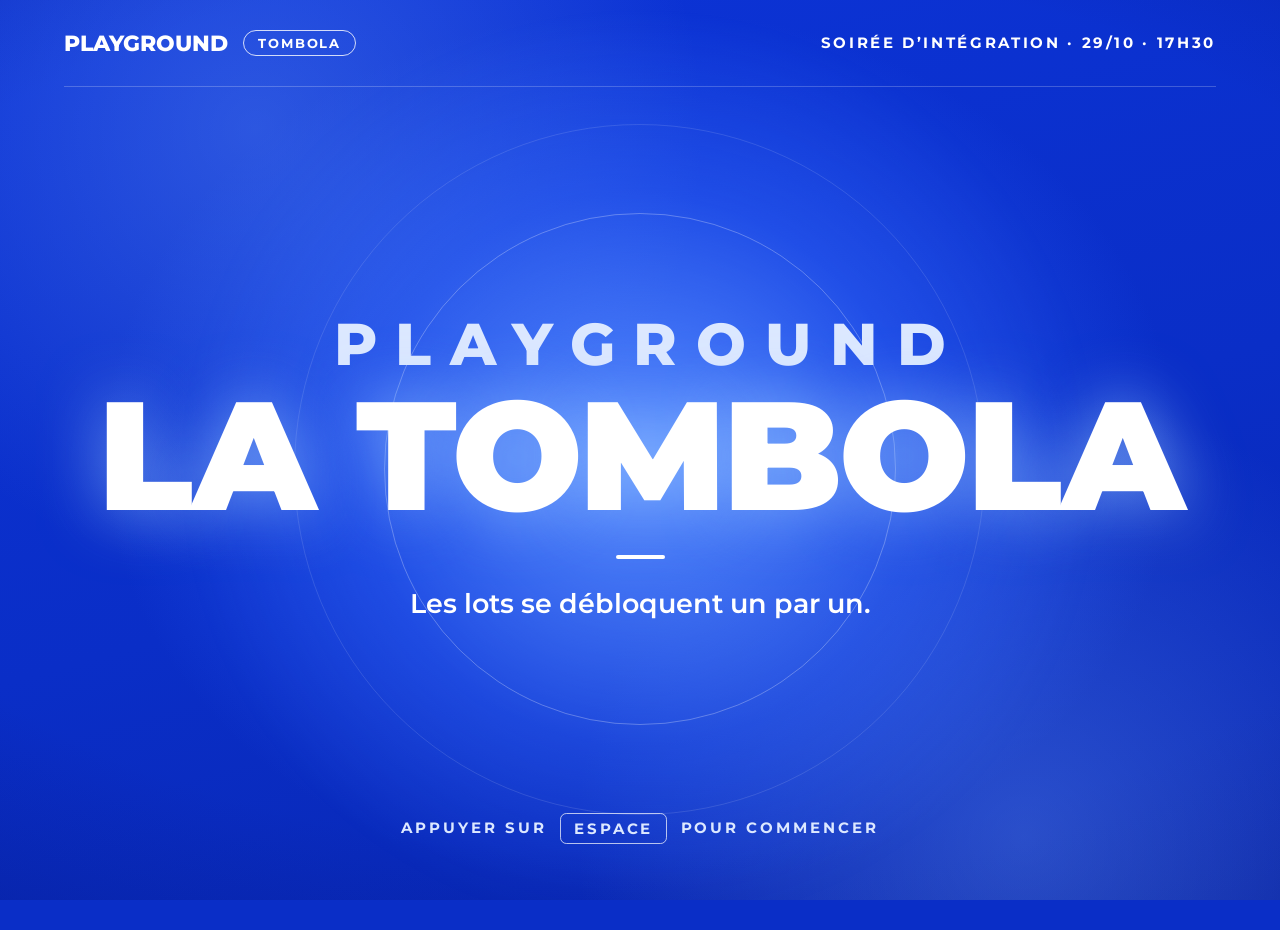
==== index.html @ 589d3623 "feat: ajoute la présentation de la tombola pilotée au clavier Écran d'accueil, un ticket par palier " ====
<!doctype html>
<html lang="fr">
<head>
  <meta charset="utf-8">
  <meta name="viewport" content="width=device-width, initial-scale=1">
  <title>Tombola Playground</title>
  <link rel="stylesheet" href="styles.css">
  <script src="paliers.js" defer></script>
  <script src="app.js" defer></script>
</head>
<body>
  <div class="fond" aria-hidden="true"></div>

  <header class="entete entree">
    <p class="marque">Playground <span class="badge">Tombola</span></p>
    <p class="evenement">Soirée d’intégration · 29/10 · 17h30</p>
  </header>

  <main class="scene" aria-live="polite"></main>

  <template id="modele-accueil">
    <section class="accueil">
      <div class="flash" aria-hidden="true"></div>
      <div class="cercles" aria-hidden="true">
        <span class="halo"></span>
        <span class="anneau entree"></span>
        <span class="anneau anneau-large entree" style="--rang: 2"></span>
      </div>
      <h1 class="accueil-titre">
        <span class="accueil-marque entree" style="--rang: 1">Playground</span>
        <span class="accueil-tombola entree" style="--rang: 2">La tombola</span>
      </h1>
      <hr class="separateur entree" style="--rang: 5">
      <p class="accroche entree" style="--rang: 6">Les lots se débloquent un par un.</p>
      <p class="indication entree" style="--rang: 9">Appuyer sur <kbd>Espace</kbd> pour commencer</p>
    </section>
  </template>

  <template id="modele-palier">
    <article class="palier">
      <div class="flash" aria-hidden="true"></div>

      <section class="palier-infos">
        <p class="statut entree" data-champ="statut"></p>
        <h2 class="palier-titre">
          <span class="palier-mot entree" style="--rang: 1">Palier</span>
          <span class="palier-numero entree" style="--rang: 2" data-champ="numero"></span>
        </h2>
        <hr class="separateur entree" style="--rang: 5">
        <p class="lot-type entree" style="--rang: 6" data-champ="type"></p>
        <h3 class="lot-nom entree" style="--rang: 7" data-champ="nom"></h3>
        <p class="lot-description entree" style="--rang: 8" data-champ="description"></p>
      </section>

      <figure class="lot">
        <span class="lot-halo entree" aria-hidden="true"></span>
        <span class="lot-cercle entree" style="--rang: 1" aria-hidden="true"></span>
        <img class="lot-image entree" style="--rang: 2" data-champ="image" alt="">
        <p class="pastille entree" style="--rang: 8" data-champ="pastille">
          <span></span><strong></strong><span></span>
        </p>
      </figure>

      <aside class="progression">
        <p class="etiquette entree" style="--rang: 3">Progression</p>
        <p class="progression-titre entree" style="--rang: 4" data-champ="titre"></p>
        <p class="progression-detail entree" style="--rang: 5" data-champ="detail"></p>
        <div class="jauge entree" style="--rang: 5">
          <ol class="jauge-echelle" data-champ="echelle"></ol>
          <div class="jauge-tube">
            <div class="jauge-remplissage entree" style="--rang: 6"></div>
          </div>
          <div class="jauge-niveau">
            <p class="entree" style="--rang: 9" data-champ="pourcentage"></p>
          </div>
        </div>
        <p class="progression-suite entree" style="--rang: 9" data-champ="suite"></p>
      </aside>
    </article>
  </template>

  <template id="modele-fin">
    <section class="fin">
      <div class="flash" aria-hidden="true"></div>
      <div class="cercles" aria-hidden="true">
        <span class="halo"></span>
        <span class="anneau entree"></span>
        <span class="anneau anneau-large entree" style="--rang: 2"></span>
      </div>
      <h2 class="fin-titre">
        <span class="fin-merci entree" style="--rang: 1">Merci</span>
        <span class="fin-suite entree" style="--rang: 4">pour votre participation</span>
      </h2>
      <hr class="separateur entree" style="--rang: 6">
      <p class="fin-signature entree" style="--rang: 7">Playground · Tombola</p>
      <p class="indication entree" style="--rang: 9">
        <span class="indication-repos">Appuyer sur <kbd>R</kbd> pour recommencer</span>
        <span class="indication-confirmation">Appuyer de nouveau sur <kbd>R</kbd> pour confirmer</span>
      </p>
    </section>
  </template>
</body>
</html>
---- styles.css ----
@font-face {
  font-family: "Montserrat";
  src: url("assets/fonts/montserrat-latin.woff2") format("woff2");
  font-weight: 500 900;
  font-display: block;
}

:root {
  --bleu-royal: #0a2ec7;
  --bleu-electrique: #2c62fb;
  --bleu-glace: #dce8ff;
  --blanc: #fff;
  --trait: rgb(255 255 255 / 0.22);
  --lueur: 0 0 3rem rgb(150 190 255 / 0.65);

  --marge: 5rem;
  --entete: 6.8rem;
  --bas: 3.8rem;

  --courbe-entree: cubic-bezier(0.16, 1, 0.3, 1);
  --courbe-rebond: cubic-bezier(0.34, 1.56, 0.64, 1);
  --duree-entree: 550ms;
  --duree-sortie: 220ms;
  --duree-flash: 700ms;
  --intervalle: 50ms;
  --duree-ambiance: 18s;
  --duree-respiration: 5s;
}

/* 1rem = 1 % de la largeur du plus grand cadre 16:9 qui tient dans la fenêtre.
   Toute la mise en page est exprimée dans cette unité : les proportions des visuels
   de référence sont conservées sur n'importe quel écran, sans débordement. */
html {
  font-size: min(1vw, 16vh / 9);
  overflow: hidden;
  cursor: none;
}

*,
*::before,
*::after {
  box-sizing: border-box;
}

/* Les halos débordent volontairement de leur zone : body les rogne à la taille de l'écran. */
body {
  position: relative;
  margin: 0;
  height: 100vh;
  overflow: clip;
  background: var(--bleu-royal);
  color: var(--blanc);
  font-family: "Montserrat", system-ui, sans-serif;
  font-weight: 500;
  -webkit-font-smoothing: antialiased;
}

h1,
h2,
h3,
p,
figure {
  margin: 0;
}

kbd {
  display: inline-block;
  margin: 0 0.5rem;
  padding: 0.4rem 1rem;
  border: 1px solid rgb(255 255 255 / 0.7);
  border-radius: 0.5rem;
  font: inherit;
}

/* Fond */

.fond {
  position: fixed;
  inset: 0;
  z-index: -1;
  overflow: hidden;
  background:
    radial-gradient(120% 90% at 50% 45%, transparent 55%, rgb(4 19 122 / 0.55)),
    radial-gradient(60% 70% at 50% 50%, var(--bleu-electrique), transparent 70%),
    linear-gradient(165deg, #0c34d8, var(--bleu-royal) 55%, #0826b0);
}

.fond::before,
.fond::after {
  content: "";
  position: absolute;
  width: 70rem;
  aspect-ratio: 1;
  border-radius: 50%;
  background: radial-gradient(closest-side, rgb(120 170 255 / 0.3), transparent);
  animation: derive var(--duree-ambiance) ease-in-out infinite alternate;
}

.fond::before {
  top: -25rem;
  left: -15rem;
}

.fond::after {
  right: -15rem;
  bottom: -30rem;
  animation-delay: calc(var(--duree-ambiance) / -2);
}

/* En-tête commun à tous les écrans */

.entete {
  position: absolute;
  inset: 0 var(--marge) auto;
  height: var(--entete);
  display: flex;
  align-items: center;
  justify-content: space-between;
  border-bottom: 1px solid var(--trait);
  text-transform: uppercase;
}

.marque {
  display: flex;
  align-items: center;
  gap: 1.2rem;
  font-size: 1.7rem;
  font-weight: 800;
}

.badge {
  padding: 0.35rem 1.1rem;
  border: 1px solid rgb(255 255 255 / 0.8);
  border-radius: 99rem;
  font-size: 1rem;
  font-weight: 700;
  letter-spacing: 0.14em;
}

.evenement {
  font-size: 1.15rem;
  font-weight: 700;
  letter-spacing: 0.18em;
}

/* Scène et transitions */

.scene {
  position: absolute;
  inset: var(--entete) var(--marge) 0;
  isolation: isolate;
}

.scene.sortie {
  animation: sortie var(--duree-sortie) ease-in forwards;
}

.entree {
  animation: var(--effet, monte) var(--duree-entree) var(--courbe-entree) both;
  animation-delay: calc(var(--rang, 0) * var(--intervalle));
}

.flash {
  position: fixed;
  inset: 0;
  z-index: -1;
  pointer-events: none;
  background: radial-gradient(circle at 50% 50%, rgb(150 195 255 / 0.5), transparent 70%);
  opacity: 0;
  animation: flash var(--duree-flash) ease-out;
}

.separateur {
  width: 3.8rem;
  height: 0.3rem;
  margin: 2.4rem 0 2.2rem;
  border: 0;
  border-radius: 0.2rem;
  background: var(--blanc);
  transform-origin: left;
  --effet: trait;
}

/* Accueil et fin */

.accueil,
.fin {
  position: relative;
  height: 100%;
  padding-bottom: var(--bas);
  display: flex;
  flex-direction: column;
  align-items: center;
  justify-content: center;
  text-align: center;
  text-transform: uppercase;
}

.accueil .separateur,
.fin .separateur {
  margin-inline: auto;
  transform-origin: center;
}

.cercles {
  position: absolute;
  inset: 0 0 var(--bas);
  z-index: -1;
  display: grid;
  grid-template: minmax(0, 1fr) / minmax(0, 1fr);
  place-items: center;
  pointer-events: none;
}

.cercles > * {
  grid-area: 1 / 1;
  aspect-ratio: 1;
  border-radius: 50%;
}

.halo {
  width: 72rem;
  background: radial-gradient(closest-side, rgb(130 180 255 / 0.5), rgb(60 110 255 / 0.2) 60%, transparent);
  animation:
    fondu var(--duree-entree) ease-out both,
    respire var(--duree-respiration) ease-in-out var(--duree-entree) infinite alternate;
}

.anneau {
  width: 40rem;
  border: 1px solid rgb(255 255 255 / 0.28);
  --effet: cercle;
}

.anneau-large {
  width: 54rem;
  border-color: rgb(255 255 255 / 0.12);
}

.accueil-titre,
.fin-titre {
  line-height: 0.9;
}

.accueil-marque {
  display: block;
  margin-right: -0.32em;
  font-size: 4.6rem;
  font-weight: 800;
  letter-spacing: 0.32em;
  color: var(--bleu-glace);
}

.accueil-tombola,
.fin-merci {
  display: block;
  font-weight: 900;
  letter-spacing: -0.02em;
  text-shadow: 0 0 5rem rgb(150 195 255 / 0.7);
  --effet: surgit;
  --duree-entree: 800ms;
}

.accueil-tombola {
  margin-top: 1.2rem;
  font-size: 12rem;
}

.accroche {
  font-size: 2.1rem;
  font-weight: 600;
  text-transform: none;
}

.indication {
  position: absolute;
  bottom: var(--bas);
  padding: 0.6rem 1.6rem;
  border-radius: 99rem;
  font-size: 1.15rem;
  font-weight: 700;
  letter-spacing: 0.2em;
  color: var(--bleu-glace);
}

.fin-merci {
  font-size: 15rem;
}

.fin-suite {
  display: block;
  margin-top: 1.6rem;
  font-size: 3.6rem;
  font-weight: 800;
}

.fin-signature {
  font-size: 1.5rem;
  font-weight: 700;
  letter-spacing: 0.3em;
  color: var(--bleu-glace);
}

.indication-confirmation,
.fin[data-confirmation] .indication-repos {
  display: none;
}

.fin[data-confirmation] .indication-confirmation {
  display: inline;
}

.fin[data-confirmation] .indication {
  background: var(--blanc);
  color: var(--bleu-royal);
}

.fin[data-confirmation] kbd {
  border-color: currentColor;
}

/* Palier */

.palier {
  height: 100%;
  padding: 1.6rem 0 var(--bas);
  display: grid;
  grid-template-columns: 25rem minmax(0, 1fr) 20.5rem;
  grid-template-rows: minmax(0, 1fr);
  column-gap: 2rem;
  align-items: center;
}

.statut {
  display: inline-flex;
  align-items: center;
  gap: 0.6rem;
  padding: 0.55rem 1.2rem;
  border-radius: 99rem;
  background: var(--blanc);
  color: var(--bleu-royal);
  font-size: 1rem;
  font-weight: 800;
  letter-spacing: 0.14em;
  text-transform: uppercase;
  box-shadow: 0 0 2rem rgb(160 195 255 / 0.45);
}

.statut::before {
  content: "";
}

.statut[data-statut="debloque"]::before {
  width: 0.45rem;
  height: 0.8rem;
  border: solid currentColor;
  border-width: 0 0.2rem 0.2rem 0;
  transform: translateY(-0.1rem) rotate(45deg);
}

.statut[data-statut="en-cours"]::before {
  width: 0.6rem;
  height: 0.6rem;
  border-radius: 50%;
  background: currentColor;
}

.palier-titre {
  margin-top: 1.4rem;
  font-weight: 800;
  line-height: 0.9;
  text-transform: uppercase;
}

.palier-mot {
  display: block;
  font-size: 5.2rem;
}

.palier-numero {
  display: block;
  font-size: 15rem;
  font-weight: 900;
  line-height: 0.86;
  letter-spacing: -0.04em;
  text-shadow: 0 0 4rem rgb(160 200 255 / 0.7);
  --effet: surgit;
  --duree-entree: 750ms;
}

.lot-type {
  font-size: 1.05rem;
  font-weight: 700;
  letter-spacing: 0.22em;
  text-transform: uppercase;
  color: var(--bleu-glace);
}

.lot-nom {
  margin-top: 0.6rem;
  font-size: 2.5rem;
  font-weight: 800;
  line-height: 1.05;
  text-transform: uppercase;
}

.lot-description {
  margin-top: 0.7rem;
  font-size: 1.3rem;
  line-height: 1.35;
  color: rgb(255 255 255 / 0.9);
}

/* La piste unique est figée à la taille du bloc : le halo, plus grand, déborde sans décentrer l'image. */
.lot {
  position: relative;
  height: 100%;
  display: grid;
  grid-template: minmax(0, 1fr) / minmax(0, 1fr);
  place-items: center;
}

.lot > * {
  grid-area: 1 / 1;
}

.lot-halo {
  width: 52rem;
  aspect-ratio: 1;
  border-radius: 50%;
  background: radial-gradient(closest-side, rgb(140 185 255 / 0.55), rgb(60 110 255 / 0.25) 55%, transparent);
  --effet: fondu;
  --duree-entree: 800ms;
}

.lot-cercle {
  width: 34rem;
  aspect-ratio: 1;
  border-radius: 50%;
  border: 1px solid rgb(255 255 255 / 0.3);
  box-shadow: inset 0 0 3rem rgb(160 200 255 / 0.15);
  --effet: cercle;
}

.lot-image {
  width: 100%;
  height: 100%;
  max-height: 42rem;
  object-fit: contain;
  filter:
    drop-shadow(0 0 1.2rem rgb(200 220 255 / 0.35))
    drop-shadow(0 2.5rem 2.5rem rgb(2 10 70 / 0.55));
  --effet: zoom;
  --duree-entree: 750ms;
}

.pastille {
  position: absolute;
  top: calc(50% - 19rem);
  left: calc(50% + 8rem);
  width: 10.5rem;
  aspect-ratio: 1;
  border-radius: 50%;
  display: flex;
  flex-direction: column;
  align-items: center;
  justify-content: center;
  background: var(--blanc);
  color: var(--bleu-royal);
  text-align: center;
  text-transform: uppercase;
  box-shadow:
    0 0 0 0.7rem rgb(255 255 255 / 0.18),
    0 0 3.5rem rgb(170 205 255 / 0.7);
  --effet: pastille;
  --courbe-entree: var(--courbe-rebond);
}

.pastille::before {
  content: "";
  position: absolute;
  inset: 0.55rem;
  border: 0.12rem dashed rgb(10 46 199 / 0.45);
  border-radius: 50%;
}

.pastille span {
  font-size: 0.95rem;
  font-weight: 800;
  letter-spacing: 0.14em;
}

.pastille strong {
  font-size: 2rem;
  font-weight: 900;
  line-height: 1.15;
  text-transform: none;
}

.pastille span:empty {
  display: none;
}

/* Panneau de progression */

.progression {
  align-self: stretch;
  display: flex;
  flex-direction: column;
  padding: 1.6rem 0 0 2.2rem;
  border-left: 1px solid var(--trait);
}

.etiquette {
  font-size: 1rem;
  font-weight: 700;
  letter-spacing: 0.22em;
  text-transform: uppercase;
  color: var(--bleu-glace);
}

.progression-titre {
  display: flex;
  flex-wrap: wrap;
  align-items: baseline;
  column-gap: 0.4rem;
  margin-top: 0.5rem;
  font-size: 4.4rem;
  font-weight: 900;
  line-height: 1;
  letter-spacing: -0.02em;
  text-transform: uppercase;
  text-shadow: var(--lueur);
}

.progression-objectif {
  font-size: 1.8rem;
  font-weight: 800;
  letter-spacing: 0;
  color: rgb(255 255 255 / 0.8);
  text-shadow: none;
}

.progression-detail {
  margin-top: 0.6rem;
  font-size: 1.15rem;
  font-weight: 700;
}

.jauge {
  --tube-marge: 0.4rem;
  flex: 1;
  min-height: 0;
  margin: 2.4rem 0;
  display: grid;
  grid-template-columns: 3.8rem 4rem 1fr;
  column-gap: 0.9rem;
  --effet: fondu;
}

.jauge-echelle,
.jauge-niveau {
  position: relative;
  margin: var(--tube-marge) 0;
}

.jauge-echelle {
  padding: 0;
  list-style: none;
}

.jauge-echelle li {
  position: absolute;
  right: 0;
  bottom: calc(var(--position) * 100%);
  display: flex;
  align-items: center;
  gap: 0.5rem;
  font-size: 1rem;
  font-weight: 700;
  line-height: 1;
  transform: translateY(50%);
}

.jauge-echelle li::after {
  content: "";
  width: 0.5rem;
  height: 1px;
  background: rgb(255 255 255 / 0.5);
}

.jauge-echelle li:not(:empty)::after {
  width: 1rem;
  background: var(--blanc);
}

.jauge-tube {
  position: relative;
  display: flex;
  align-items: flex-end;
  padding: var(--tube-marge);
  border-radius: 1.2rem;
  background: linear-gradient(90deg, rgb(8 30 150 / 0.55), rgb(30 70 220 / 0.45));
  box-shadow:
    inset 0 0 0 1px rgb(255 255 255 / 0.4),
    0 0 2.5rem rgb(140 185 255 / 0.35);
}

.jauge-tube::after {
  content: "";
  position: absolute;
  inset: 1.2rem auto 1.2rem 0.9rem;
  width: 1px;
  background: rgb(255 255 255 / 0.35);
}

.jauge-remplissage {
  width: 100%;
  height: calc(var(--niveau) * 100%);
  border-radius: 0.8rem;
  background: linear-gradient(#f4f8ff, #b9d0ff 45%, #6f9bff);
  box-shadow: 0 0 1.5rem rgb(190 215 255 / 0.6);
  transform-origin: bottom;
  --effet: remplit;
  --duree-entree: 700ms;
}

.jauge-niveau p {
  position: absolute;
  left: 0;
  bottom: calc(var(--niveau) * 100%);
  display: flex;
  align-items: center;
  gap: 0.6rem;
  font-size: 1.6rem;
  font-weight: 900;
  line-height: 1;
  text-shadow: var(--lueur);
  transform: translateY(50%);
  --effet: fondu;
}

.jauge-niveau p::before {
  content: "";
  width: 1rem;
  height: 2px;
  background: var(--blanc);
}

.progression-suite {
  margin-top: auto;
  padding-top: 1.6rem;
  border-top: 1px solid var(--trait);
  font-size: 1.2rem;
  line-height: 1.45;
}

.progression-suite strong {
  font-weight: 800;
}

/* Animations */

@keyframes monte {
  from {
    opacity: 0;
    transform: translateY(1.6rem);
  }
}

@keyframes fondu {
  from {
    opacity: 0;
  }
}

/* Le texte sort d'une fente : il monte pendant que le masque s'ouvre vers le bas,
   ce qui laisse la lueur intacte une fois l'animation terminée. La lueur s'allume
   pendant la montée pour que le bord du masque ne la coupe pas net. */
@keyframes surgit {
  from {
    transform: translateY(70%);
    clip-path: inset(-50% -50% 70% -50%);
    text-shadow: 0 0 0 transparent;
  }
  to {
    transform: none;
    clip-path: inset(-50%);
  }
}

@keyframes trait {
  from {
    transform: scaleX(0);
  }
}

@keyframes cercle {
  from {
    opacity: 0;
    transform: scale(0.82);
  }
}

@keyframes zoom {
  from {
    opacity: 0;
    transform: translateY(1.5rem) scale(0.9);
  }
}

@keyframes pastille {
  from {
    opacity: 0;
    transform: scale(0.5) rotate(-12deg);
  }
}

@keyframes remplit {
  from {
    transform: scaleY(0);
  }
}

@keyframes flash {
  25% {
    opacity: 1;
  }
}

@keyframes sortie {
  to {
    opacity: 0;
    transform: translateY(-1.5rem) scale(0.985);
  }
}

@keyframes derive {
  to {
    transform: translate(12rem, 8rem) scale(1.15);
  }
}

@keyframes respire {
  to {
    opacity: 0.6;
    transform: scale(1.06);
  }
}

@media (prefers-reduced-motion: reduce) {
  .entree {
    animation-name: fondu;
  }

  .scene.sortie {
    animation-name: fondu-sortie;
  }

  .flash,
  .halo,
  .fond::before,
  .fond::after {
    animation: none;
  }

  @keyframes fondu-sortie {
    to {
      opacity: 0;
    }
  }
}

/* Écran vertical (téléphone, tablette) : les colonnes s'empilent et la page défile. */
@media (orientation: portrait) {
  html {
    font-size: 2.2vw;
    overflow: auto;
  }

  body {
    height: auto;
    min-height: 100vh;
    overflow-x: clip;
    overflow-y: visible;
  }

  .entete {
    position: static;
    height: auto;
    margin: 0 var(--marge);
    padding: 3rem 0;
    flex-direction: column;
    gap: 1.5rem;
  }

  .scene {
    position: relative;
    inset: auto;
    margin: 0 var(--marge);
  }

  .accueil,
  .fin {
    min-height: 80vh;
  }

  .palier {
    height: auto;
    padding-top: 4rem;
    grid-template-columns: 1fr;
    row-gap: 4rem;
  }

  .lot {
    height: 55rem;
  }

  .progression {
    padding: 3rem 0 0;
    border-left: 0;
    border-top: 1px solid var(--trait);
  }

  .jauge {
    flex: none;
    height: 36rem;
  }
}
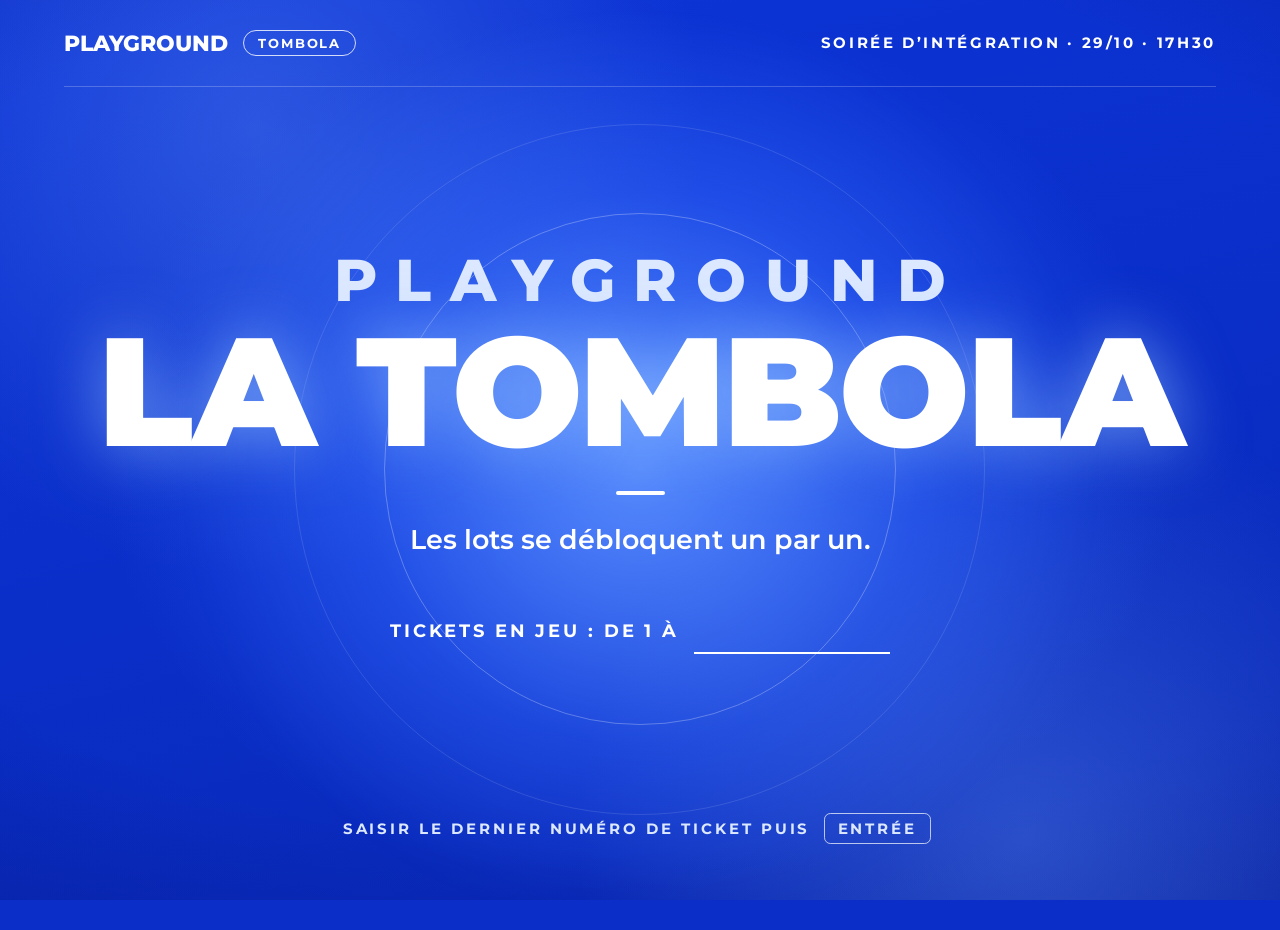
==== commit 8b54d52e: "feat: ajoute le tirage au sort d'un gagnant par palier La plage de tickets (1 à N) est saisie sur l'" ====
--- a/index.html
+++ b/index.html
@@ -32,7 +32,17 @@
       </h1>
       <hr class="separateur entree" style="--rang: 5">
       <p class="accroche entree" style="--rang: 6">Les lots se débloquent un par un.</p>
-      <p class="indication entree" style="--rang: 9">Appuyer sur <kbd>Espace</kbd> pour commencer</p>
+      <form class="plage entree" style="--rang: 7" novalidate>
+        <label for="dernier-ticket">Tickets en jeu : de 1 à</label>
+        <input id="dernier-ticket" data-champ="dernier-ticket" inputmode="numeric" autocomplete="off">
+      </form>
+      <p class="plage-erreur" data-champ="erreur" role="alert"></p>
+      <p class="indication entree" style="--rang: 9">
+        <span data-pour="saisie">Saisir le dernier numéro de ticket puis <kbd>Entrée</kbd></span>
+        <span data-pour="pret">Appuyer sur <kbd>Espace</kbd> pour commencer</span>
+        <span data-pour="en-cours"><kbd>Espace</kbd> pour reprendre · <kbd>R</kbd> pour effacer le tirage</span>
+        <span data-pour="confirmation">Appuyer de nouveau sur <kbd>R</kbd> pour effacer les gagnants</span>
+      </p>
     </section>
   </template>
 
@@ -76,6 +86,22 @@
         </div>
         <p class="progression-suite entree" style="--rang: 9" data-champ="suite"></p>
       </aside>
+
+      <p class="indication indication-tirage entree" style="--rang: 10">
+        Appuyer sur <kbd>Espace</kbd> pour tirer le gagnant
+      </p>
+
+      <section class="gagnant">
+        <p class="gagnant-titre entree">Gagnant du palier <span data-champ="gagnant-palier"></span></p>
+        <div class="ticket-cadre entree" style="--rang: 1">
+          <p class="ticket">
+            <span class="ticket-libelle">Ticket n°</span>
+            <strong class="ticket-numero" data-champ="gagnant"></strong>
+          </p>
+        </div>
+        <p class="gagnant-lot apres-tirage" style="--rang: 2" data-champ="gagnant-lot"></p>
+        <p class="gagnant-tirage apres-tirage" style="--rang: 4" data-champ="gagnant-tirage"></p>
+      </section>
     </article>
   </template>
 
@@ -93,9 +119,10 @@
       </h2>
       <hr class="separateur entree" style="--rang: 6">
       <p class="fin-signature entree" style="--rang: 7">Playground · Tombola</p>
+      <ol class="palmares entree" style="--rang: 8" data-champ="palmares" aria-label="Tickets gagnants"></ol>
       <p class="indication entree" style="--rang: 9">
-        <span class="indication-repos">Appuyer sur <kbd>R</kbd> pour recommencer</span>
-        <span class="indication-confirmation">Appuyer de nouveau sur <kbd>R</kbd> pour confirmer</span>
+        <span data-pour="repos">Appuyer sur <kbd>R</kbd> pour recommencer</span>
+        <span data-pour="confirmation">Appuyer de nouveau sur <kbd>R</kbd> pour effacer les gagnants et recommencer</span>
       </p>
     </section>
   </template>
--- a/styles.css
+++ b/styles.css
@@ -284,13 +284,13 @@
 }
 
 .fin-merci {
-  font-size: 15rem;
+  font-size: 10rem;
 }
 
 .fin-suite {
   display: block;
-  margin-top: 1.6rem;
-  font-size: 3.6rem;
+  margin-top: 1.4rem;
+  font-size: 3rem;
   font-weight: 800;
 }
 
@@ -301,27 +301,113 @@
   color: var(--bleu-glace);
 }
 
-.indication-confirmation,
-.fin[data-confirmation] .indication-repos {
+/* L'indication affichée suit l'état de l'écran (data-etat) et la demande de confirmation. */
+[data-pour] {
   display: none;
 }
 
-.fin[data-confirmation] .indication-confirmation {
+[data-etat="saisie"] [data-pour="saisie"],
+[data-etat="pret"] [data-pour="pret"],
+[data-etat="en-cours"] [data-pour="en-cours"],
+.fin [data-pour="repos"] {
   display: inline;
 }
 
-.fin[data-confirmation] .indication {
+[data-confirmation] [data-pour] {
+  display: none;
+}
+
+[data-confirmation] [data-pour="confirmation"] {
+  display: inline;
+}
+
+[data-confirmation] .indication {
   background: var(--blanc);
   color: var(--bleu-royal);
 }
 
-.fin[data-confirmation] kbd {
+[data-confirmation] kbd {
   border-color: currentColor;
 }
 
+.plage {
+  display: flex;
+  align-items: baseline;
+  justify-content: center;
+  gap: 1.2rem;
+  margin-top: 3rem;
+  font-size: 1.4rem;
+  font-weight: 700;
+  letter-spacing: 0.16em;
+}
+
+.plage input {
+  width: 4.5em;
+  padding: 0 0 0.3rem;
+  border: 0;
+  border-bottom: 0.2rem solid rgb(255 255 255 / 0.6);
+  outline: none;
+  background: transparent;
+  color: var(--blanc);
+  font: inherit;
+  font-size: 3.4rem;
+  font-weight: 900;
+  letter-spacing: 0;
+  text-align: center;
+  caret-color: var(--bleu-glace);
+  cursor: text;
+}
+
+.plage input:focus {
+  border-bottom-color: var(--blanc);
+}
+
+.plage input:disabled {
+  border-bottom-color: transparent;
+  color: var(--blanc);
+  -webkit-text-fill-color: var(--blanc);
+}
+
+.plage-erreur {
+  min-height: 1.6rem;
+  margin-top: 0.8rem;
+  font-size: 1.15rem;
+  font-weight: 700;
+  text-transform: none;
+}
+
+.palmares {
+  display: flex;
+  flex-wrap: wrap;
+  justify-content: center;
+  gap: 2rem;
+  margin: 3rem 0 0;
+  padding: 0;
+  list-style: none;
+}
+
+.palmares .ticket {
+  --encoche: 1rem;
+  min-width: 17rem;
+  padding: 1.3rem 2.8rem 1.5rem;
+}
+
+.palmares span {
+  font-size: 1rem;
+  font-weight: 800;
+  letter-spacing: 0.14em;
+}
+
+.palmares strong {
+  font-size: 3.6rem;
+  font-weight: 900;
+  line-height: 1.05;
+}
+
 /* Palier */
 
 .palier {
+  position: relative;
   height: 100%;
   padding: 1.6rem 0 var(--bas);
   display: grid;
@@ -659,6 +745,170 @@
   font-weight: 800;
 }
 
+/* Tirage du gagnant : le palier passe au second plan et le ticket gagnant s'affiche par-dessus. */
+
+.palier-infos,
+.lot,
+.progression {
+  transition:
+    opacity var(--duree-sortie) ease-out,
+    scale var(--duree-sortie) ease-out;
+}
+
+.palier.tirage :is(.palier-infos, .lot, .progression) {
+  opacity: 0.12;
+  scale: 0.97;
+}
+
+/* Même atténuée, la pastille blanche resterait lisible sous le titre du gagnant. */
+.palier.tirage .pastille {
+  visibility: hidden;
+}
+
+.indication-tirage {
+  inset: auto 0 0.6rem;
+  width: fit-content;
+  margin-inline: auto;
+  text-transform: uppercase;
+}
+
+.palier.tirage .indication-tirage {
+  display: none;
+}
+
+.gagnant {
+  position: absolute;
+  inset: 0;
+  display: none;
+  flex-direction: column;
+  align-items: center;
+  justify-content: center;
+  text-align: center;
+  text-transform: uppercase;
+}
+
+.palier.tirage .gagnant {
+  display: flex;
+}
+
+.gagnant::before {
+  content: "";
+  position: absolute;
+  top: 50%;
+  left: 50%;
+  width: 44rem;
+  aspect-ratio: 1;
+  margin: -22rem 0 0 -22rem;
+  border: 2px solid rgb(200 220 255 / 0.8);
+  border-radius: 50%;
+  opacity: 0;
+  pointer-events: none;
+}
+
+.gagnant::after {
+  content: "";
+  position: fixed;
+  inset: 0;
+  z-index: -1;
+  background: radial-gradient(circle at 50% 50%, rgb(150 195 255 / 0.5), transparent 70%);
+  opacity: 0;
+  pointer-events: none;
+}
+
+.revele .gagnant::before {
+  animation: onde 1s var(--courbe-entree);
+}
+
+.revele .gagnant::after {
+  animation: flash var(--duree-flash) ease-out;
+}
+
+.gagnant-titre {
+  font-size: 1.4rem;
+  font-weight: 800;
+  letter-spacing: 0.3em;
+  color: var(--bleu-glace);
+}
+
+.ticket-cadre {
+  margin: 2.2rem 0 2.6rem;
+  filter: drop-shadow(0 0 3rem rgb(170 205 255 / 0.55));
+  --effet: zoom;
+}
+
+/* Ticket de tombola : fond blanc, encoches sur les côtés et ligne de découpe pointillée. */
+.ticket {
+  --encoche: 2.4rem;
+  position: relative;
+  display: flex;
+  flex-direction: column;
+  align-items: center;
+  background: var(--blanc);
+  color: var(--bleu-royal);
+  text-transform: uppercase;
+  border-radius: 1.6rem;
+  mask:
+    radial-gradient(circle at 0 50%, transparent var(--encoche), #000 calc(var(--encoche) + 1px)) left / 51% 100% no-repeat,
+    radial-gradient(circle at 100% 50%, transparent var(--encoche), #000 calc(var(--encoche) + 1px)) right / 51% 100% no-repeat;
+}
+
+.ticket::before {
+  content: "";
+  position: absolute;
+  inset: 0.7rem calc(var(--encoche) + 0.8rem);
+  border: 0.15rem dashed rgb(10 46 199 / 0.3);
+  border-radius: 1rem;
+}
+
+.gagnant .ticket {
+  min-width: 50rem;
+  padding: 2.6rem 6rem 2.4rem;
+}
+
+.ticket-libelle {
+  font-size: 1.5rem;
+  font-weight: 800;
+  letter-spacing: 0.3em;
+}
+
+.ticket-numero {
+  font-size: 14rem;
+  font-weight: 900;
+  line-height: 0.95;
+  letter-spacing: -0.02em;
+  font-variant-numeric: tabular-nums;
+}
+
+.palier.tirage:not(.revele) .ticket-numero {
+  opacity: 0.45;
+}
+
+.revele .ticket-numero {
+  animation: impact 600ms var(--courbe-rebond);
+}
+
+.gagnant-lot {
+  font-size: 3rem;
+  font-weight: 800;
+}
+
+.gagnant-tirage {
+  margin-top: 1rem;
+  font-size: 1.15rem;
+  font-weight: 600;
+  color: var(--bleu-glace);
+  text-transform: none;
+}
+
+.palier:not(.revele) .apres-tirage {
+  visibility: hidden;
+}
+
+.revele .apres-tirage {
+  animation: monte var(--duree-entree) var(--courbe-entree) both;
+  animation-delay: calc(var(--rang, 0) * var(--intervalle));
+}
+
 /* Animations */
 
 @keyframes monte {
@@ -735,6 +985,23 @@
   }
 }
 
+@keyframes impact {
+  from {
+    transform: scale(1.3);
+  }
+}
+
+@keyframes onde {
+  from {
+    opacity: 1;
+    transform: scale(0.4);
+  }
+  to {
+    opacity: 0;
+    transform: scale(1.9);
+  }
+}
+
 @keyframes derive {
   to {
     transform: translate(12rem, 8rem) scale(1.15);
@@ -760,8 +1027,15 @@
   .flash,
   .halo,
   .fond::before,
-  .fond::after {
+  .fond::after,
+  .revele .ticket-numero,
+  .revele .gagnant::before,
+  .revele .gagnant::after {
     animation: none;
+  }
+
+  .revele .apres-tirage {
+    animation-name: fondu;
   }
 
   @keyframes fondu-sortie {
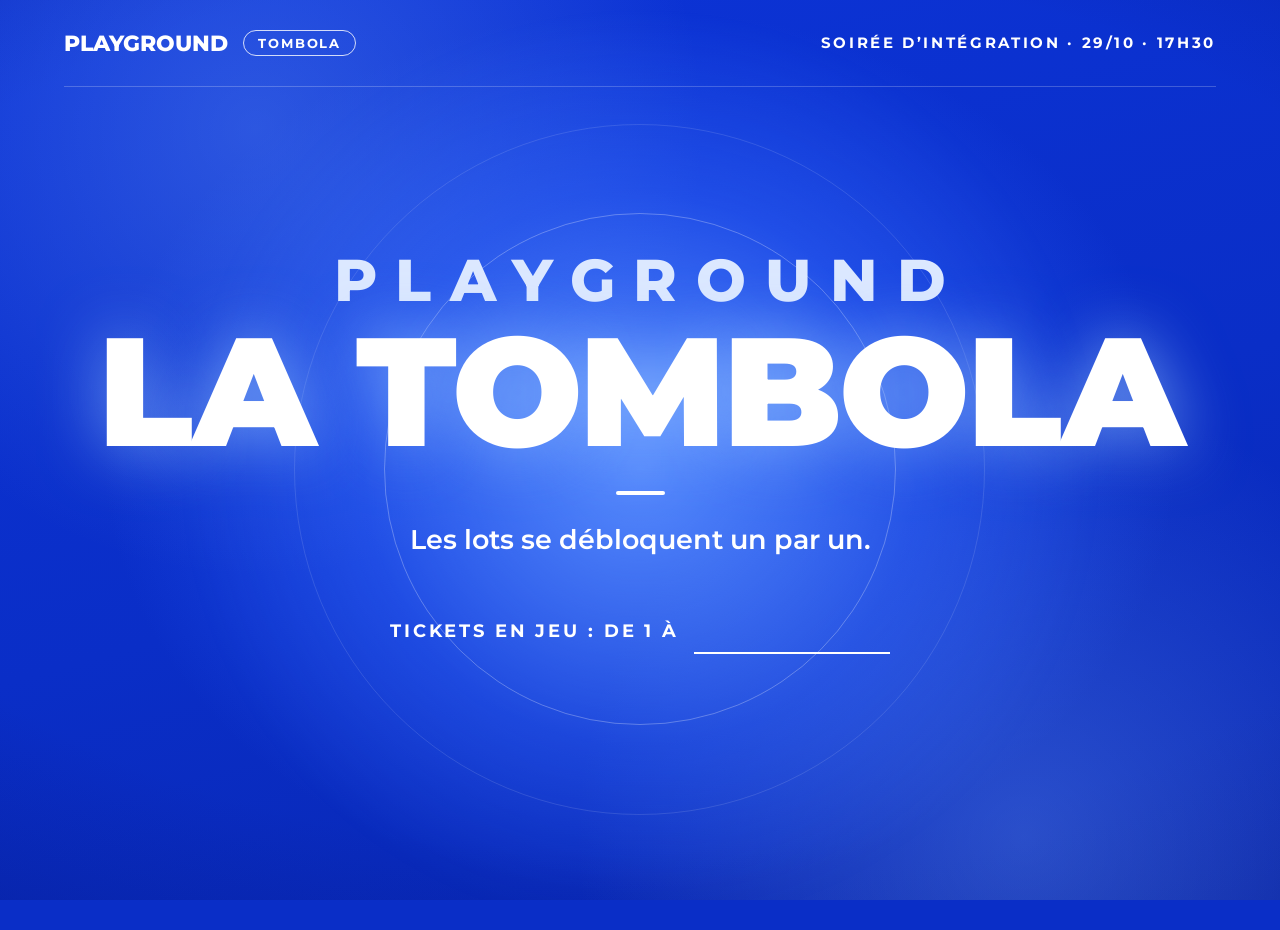
==== commit f8162843: "feat: retire les indications de touches affichées à l'écran Seule la demande de confirmation reste, " ====
--- a/index.html
+++ b/index.html
@@ -37,12 +37,7 @@
         <input id="dernier-ticket" data-champ="dernier-ticket" inputmode="numeric" autocomplete="off">
       </form>
       <p class="plage-erreur" data-champ="erreur" role="alert"></p>
-      <p class="indication entree" style="--rang: 9">
-        <span data-pour="saisie">Saisir le dernier numéro de ticket puis <kbd>Entrée</kbd></span>
-        <span data-pour="pret">Appuyer sur <kbd>Espace</kbd> pour commencer</span>
-        <span data-pour="en-cours"><kbd>Espace</kbd> pour reprendre · <kbd>R</kbd> pour effacer le tirage</span>
-        <span data-pour="confirmation">Appuyer de nouveau sur <kbd>R</kbd> pour effacer les gagnants</span>
-      </p>
+      <p class="indication entree">Appuyer de nouveau sur <kbd>R</kbd> pour effacer les gagnants</p>
     </section>
   </template>
 
@@ -87,10 +82,6 @@
         <p class="progression-suite entree" style="--rang: 9" data-champ="suite"></p>
       </aside>
 
-      <p class="indication indication-tirage entree" style="--rang: 10">
-        Appuyer sur <kbd>Espace</kbd> pour tirer le gagnant
-      </p>
-
       <section class="gagnant">
         <p class="gagnant-titre entree">Gagnant du palier <span data-champ="gagnant-palier"></span></p>
         <div class="ticket-cadre entree" style="--rang: 1">
@@ -120,10 +111,7 @@
       <hr class="separateur entree" style="--rang: 6">
       <p class="fin-signature entree" style="--rang: 7">Playground · Tombola</p>
       <ol class="palmares entree" style="--rang: 8" data-champ="palmares" aria-label="Tickets gagnants"></ol>
-      <p class="indication entree" style="--rang: 9">
-        <span data-pour="repos">Appuyer sur <kbd>R</kbd> pour recommencer</span>
-        <span data-pour="confirmation">Appuyer de nouveau sur <kbd>R</kbd> pour effacer les gagnants et recommencer</span>
-      </p>
+      <p class="indication entree">Appuyer de nouveau sur <kbd>R</kbd> pour effacer les gagnants et recommencer</p>
     </section>
   </template>
 </body>
--- a/styles.css
+++ b/styles.css
@@ -67,7 +67,7 @@
   display: inline-block;
   margin: 0 0.5rem;
   padding: 0.4rem 1rem;
-  border: 1px solid rgb(255 255 255 / 0.7);
+  border: 1px solid currentColor;
   border-radius: 0.5rem;
   font: inherit;
 }
@@ -272,15 +272,22 @@
   text-transform: none;
 }
 
+/* Seule indication affichée : la demande de confirmation après un premier appui sur R. */
 .indication {
   position: absolute;
   bottom: var(--bas);
+  display: none;
   padding: 0.6rem 1.6rem;
   border-radius: 99rem;
+  background: var(--blanc);
+  color: var(--bleu-royal);
   font-size: 1.15rem;
   font-weight: 700;
   letter-spacing: 0.2em;
-  color: var(--bleu-glace);
+}
+
+[data-confirmation] .indication {
+  display: block;
 }
 
 .fin-merci {
@@ -299,35 +306,6 @@
   font-weight: 700;
   letter-spacing: 0.3em;
   color: var(--bleu-glace);
-}
-
-/* L'indication affichée suit l'état de l'écran (data-etat) et la demande de confirmation. */
-[data-pour] {
-  display: none;
-}
-
-[data-etat="saisie"] [data-pour="saisie"],
-[data-etat="pret"] [data-pour="pret"],
-[data-etat="en-cours"] [data-pour="en-cours"],
-.fin [data-pour="repos"] {
-  display: inline;
-}
-
-[data-confirmation] [data-pour] {
-  display: none;
-}
-
-[data-confirmation] [data-pour="confirmation"] {
-  display: inline;
-}
-
-[data-confirmation] .indication {
-  background: var(--blanc);
-  color: var(--bleu-royal);
-}
-
-[data-confirmation] kbd {
-  border-color: currentColor;
 }
 
 .plage {
@@ -765,17 +743,6 @@
   visibility: hidden;
 }
 
-.indication-tirage {
-  inset: auto 0 0.6rem;
-  width: fit-content;
-  margin-inline: auto;
-  text-transform: uppercase;
-}
-
-.palier.tirage .indication-tirage {
-  display: none;
-}
-
 .gagnant {
   position: absolute;
   inset: 0;
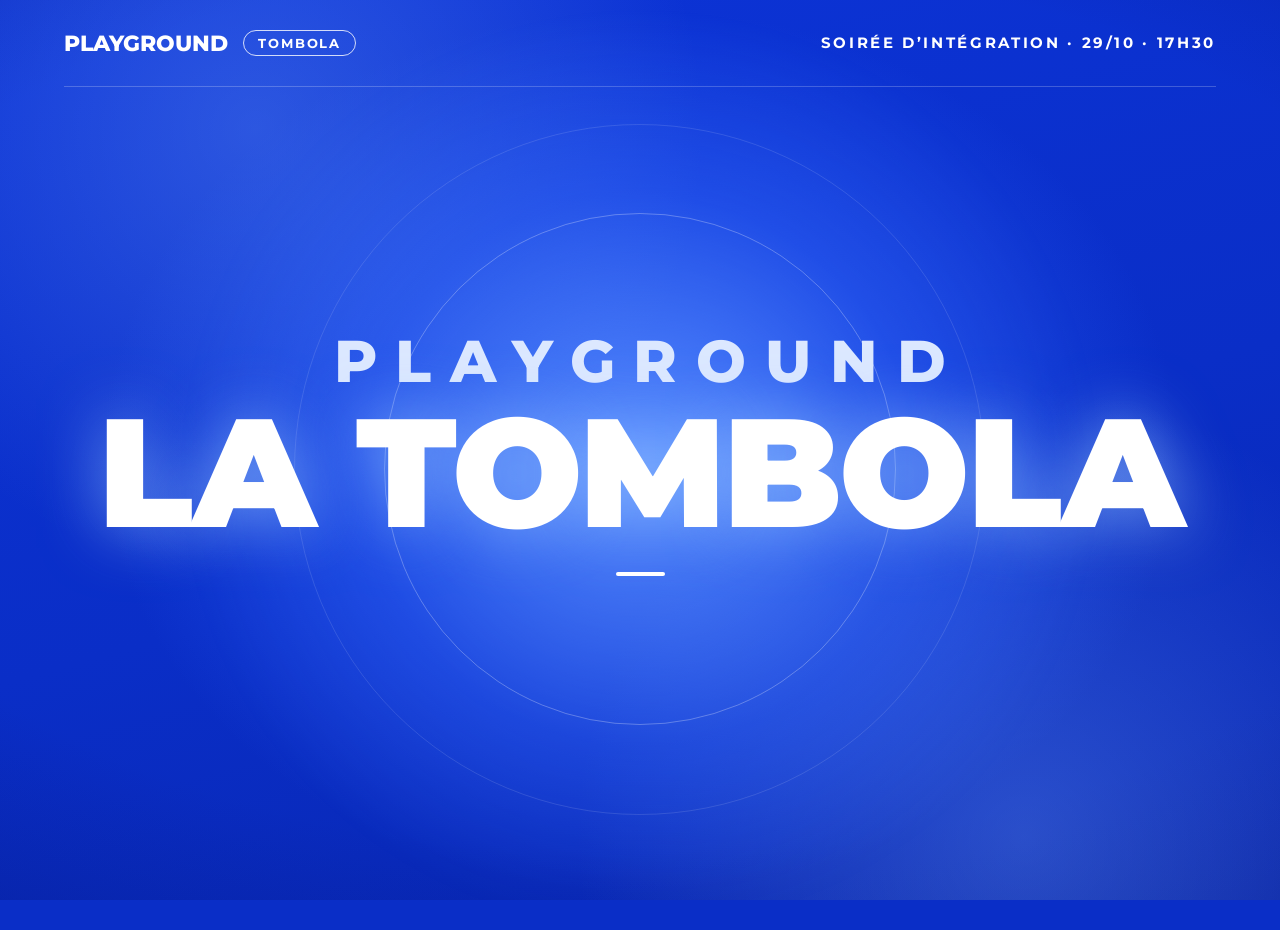
==== commit b5c4f122: "feat: remplace le tirage au sort par une régie à deux écrans pour les tickets tirés sur papier" ====
--- a/index.html
+++ b/index.html
@@ -31,13 +31,7 @@
         <span class="accueil-tombola entree" style="--rang: 2">La tombola</span>
       </h1>
       <hr class="separateur entree" style="--rang: 5">
-      <p class="accroche entree" style="--rang: 6">Les lots se débloquent un par un.</p>
-      <form class="plage entree" style="--rang: 7" novalidate>
-        <label for="dernier-ticket">Tickets en jeu : de 1 à</label>
-        <input id="dernier-ticket" data-champ="dernier-ticket" inputmode="numeric" autocomplete="off">
-      </form>
-      <p class="plage-erreur" data-champ="erreur" role="alert"></p>
-      <p class="indication entree">Appuyer de nouveau sur <kbd>R</kbd> pour effacer les gagnants</p>
+      <p class="accroche entree" style="--rang: 6"></p>
     </section>
   </template>
 
@@ -91,7 +85,6 @@
           </p>
         </div>
         <p class="gagnant-lot apres-tirage" style="--rang: 2" data-champ="gagnant-lot"></p>
-        <p class="gagnant-tirage apres-tirage" style="--rang: 4" data-champ="gagnant-tirage"></p>
       </section>
     </article>
   </template>
@@ -111,7 +104,6 @@
       <hr class="separateur entree" style="--rang: 6">
       <p class="fin-signature entree" style="--rang: 7">Playground · Tombola</p>
       <ol class="palmares entree" style="--rang: 8" data-champ="palmares" aria-label="Tickets gagnants"></ol>
-      <p class="indication entree">Appuyer de nouveau sur <kbd>R</kbd> pour effacer les gagnants et recommencer</p>
     </section>
   </template>
 </body>
--- a/styles.css
+++ b/styles.css
@@ -63,15 +63,6 @@
   margin: 0;
 }
 
-kbd {
-  display: inline-block;
-  margin: 0 0.5rem;
-  padding: 0.4rem 1rem;
-  border: 1px solid currentColor;
-  border-radius: 0.5rem;
-  font: inherit;
-}
-
 /* Fond */
 
 .fond {
@@ -272,24 +263,6 @@
   text-transform: none;
 }
 
-/* Seule indication affichée : la demande de confirmation après un premier appui sur R. */
-.indication {
-  position: absolute;
-  bottom: var(--bas);
-  display: none;
-  padding: 0.6rem 1.6rem;
-  border-radius: 99rem;
-  background: var(--blanc);
-  color: var(--bleu-royal);
-  font-size: 1.15rem;
-  font-weight: 700;
-  letter-spacing: 0.2em;
-}
-
-[data-confirmation] .indication {
-  display: block;
-}
-
 .fin-merci {
   font-size: 10rem;
 }
@@ -306,52 +279,6 @@
   font-weight: 700;
   letter-spacing: 0.3em;
   color: var(--bleu-glace);
-}
-
-.plage {
-  display: flex;
-  align-items: baseline;
-  justify-content: center;
-  gap: 1.2rem;
-  margin-top: 3rem;
-  font-size: 1.4rem;
-  font-weight: 700;
-  letter-spacing: 0.16em;
-}
-
-.plage input {
-  width: 4.5em;
-  padding: 0 0 0.3rem;
-  border: 0;
-  border-bottom: 0.2rem solid rgb(255 255 255 / 0.6);
-  outline: none;
-  background: transparent;
-  color: var(--blanc);
-  font: inherit;
-  font-size: 3.4rem;
-  font-weight: 900;
-  letter-spacing: 0;
-  text-align: center;
-  caret-color: var(--bleu-glace);
-  cursor: text;
-}
-
-.plage input:focus {
-  border-bottom-color: var(--blanc);
-}
-
-.plage input:disabled {
-  border-bottom-color: transparent;
-  color: var(--blanc);
-  -webkit-text-fill-color: var(--blanc);
-}
-
-.plage-erreur {
-  min-height: 1.6rem;
-  margin-top: 0.8rem;
-  font-size: 1.15rem;
-  font-weight: 700;
-  text-transform: none;
 }
 
 .palmares {
@@ -733,13 +660,13 @@
     scale var(--duree-sortie) ease-out;
 }
 
-.palier.tirage :is(.palier-infos, .lot, .progression) {
+.palier.revele :is(.palier-infos, .lot, .progression) {
   opacity: 0.12;
   scale: 0.97;
 }
 
 /* Même atténuée, la pastille blanche resterait lisible sous le titre du gagnant. */
-.palier.tirage .pastille {
+.palier.revele .pastille {
   visibility: hidden;
 }
 
@@ -754,7 +681,7 @@
   text-transform: uppercase;
 }
 
-.palier.tirage .gagnant {
+.palier.revele .gagnant {
   display: flex;
 }
 
@@ -846,10 +773,6 @@
   font-variant-numeric: tabular-nums;
 }
 
-.palier.tirage:not(.revele) .ticket-numero {
-  opacity: 0.45;
-}
-
 .revele .ticket-numero {
   animation: impact 600ms var(--courbe-rebond);
 }
@@ -857,18 +780,6 @@
 .gagnant-lot {
   font-size: 3rem;
   font-weight: 800;
-}
-
-.gagnant-tirage {
-  margin-top: 1rem;
-  font-size: 1.15rem;
-  font-weight: 600;
-  color: var(--bleu-glace);
-  text-transform: none;
-}
-
-.palier:not(.revele) .apres-tirage {
-  visibility: hidden;
 }
 
 .revele .apres-tirage {
